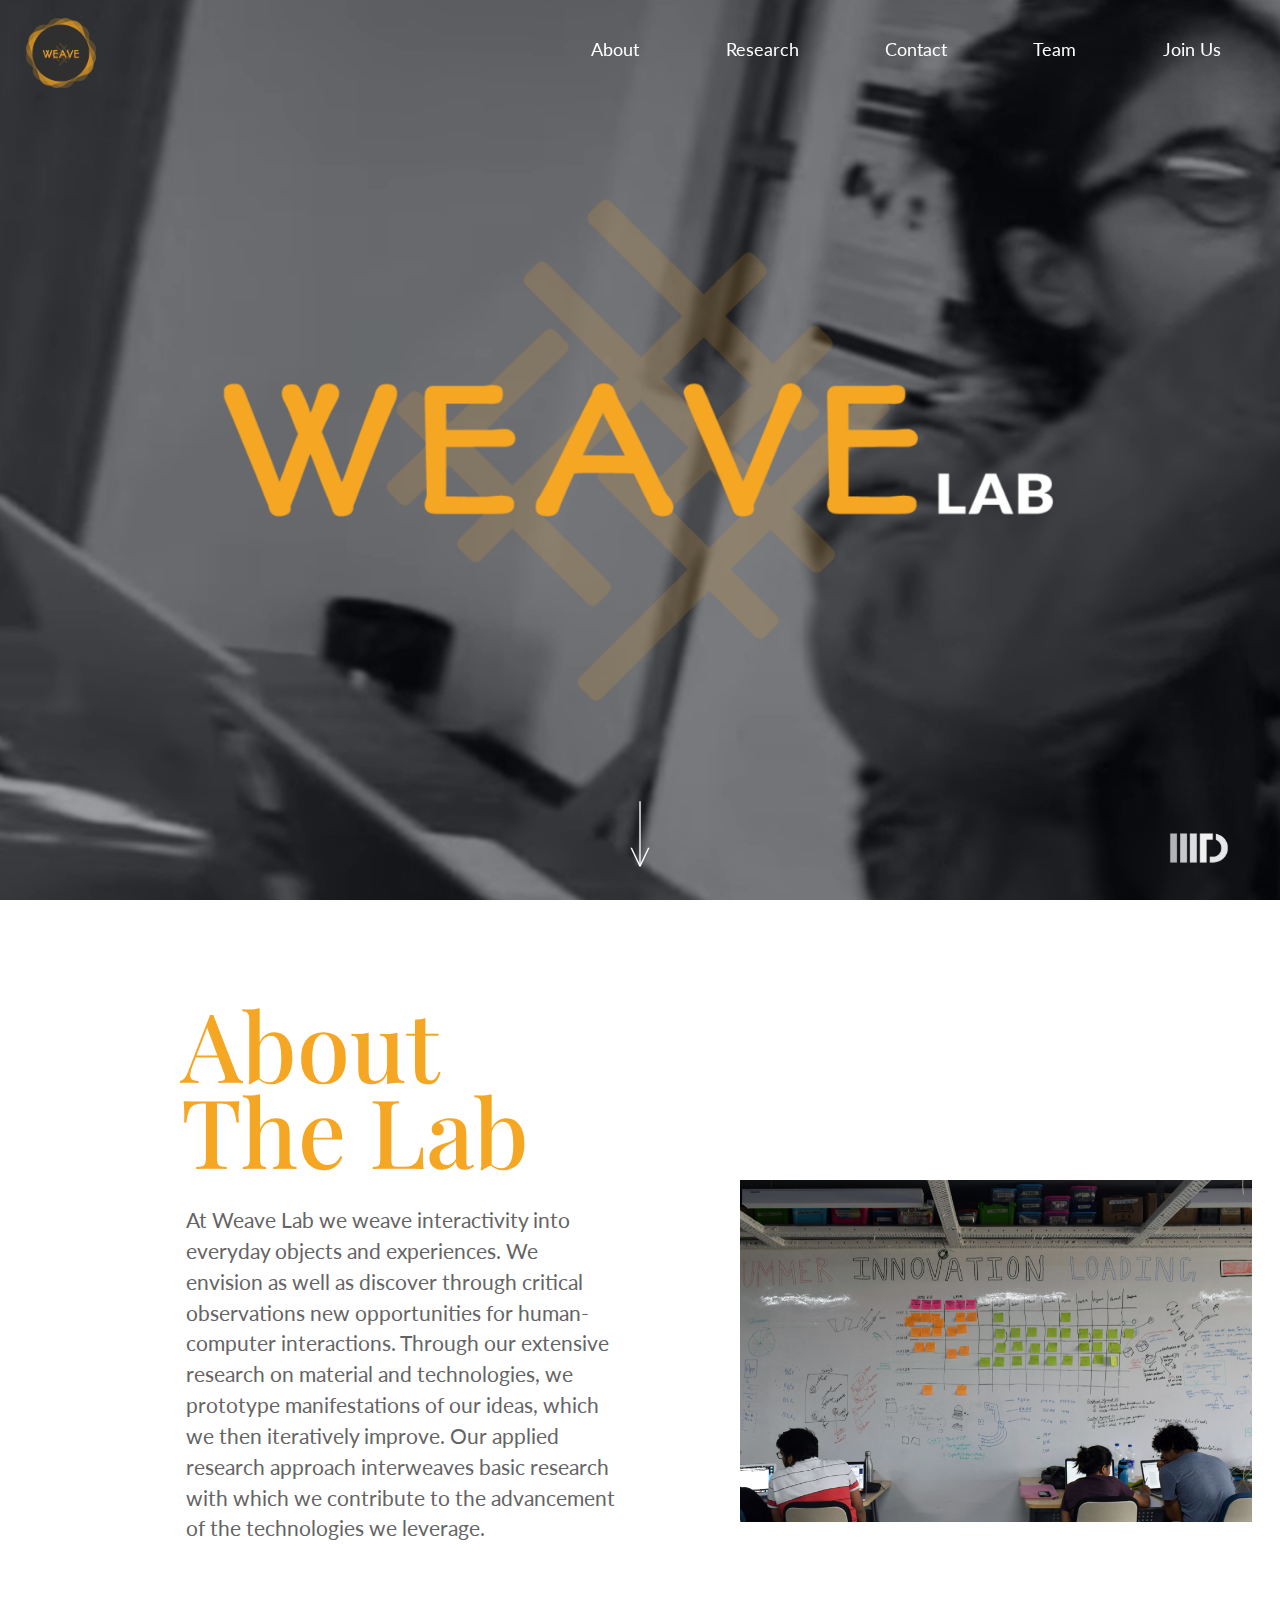
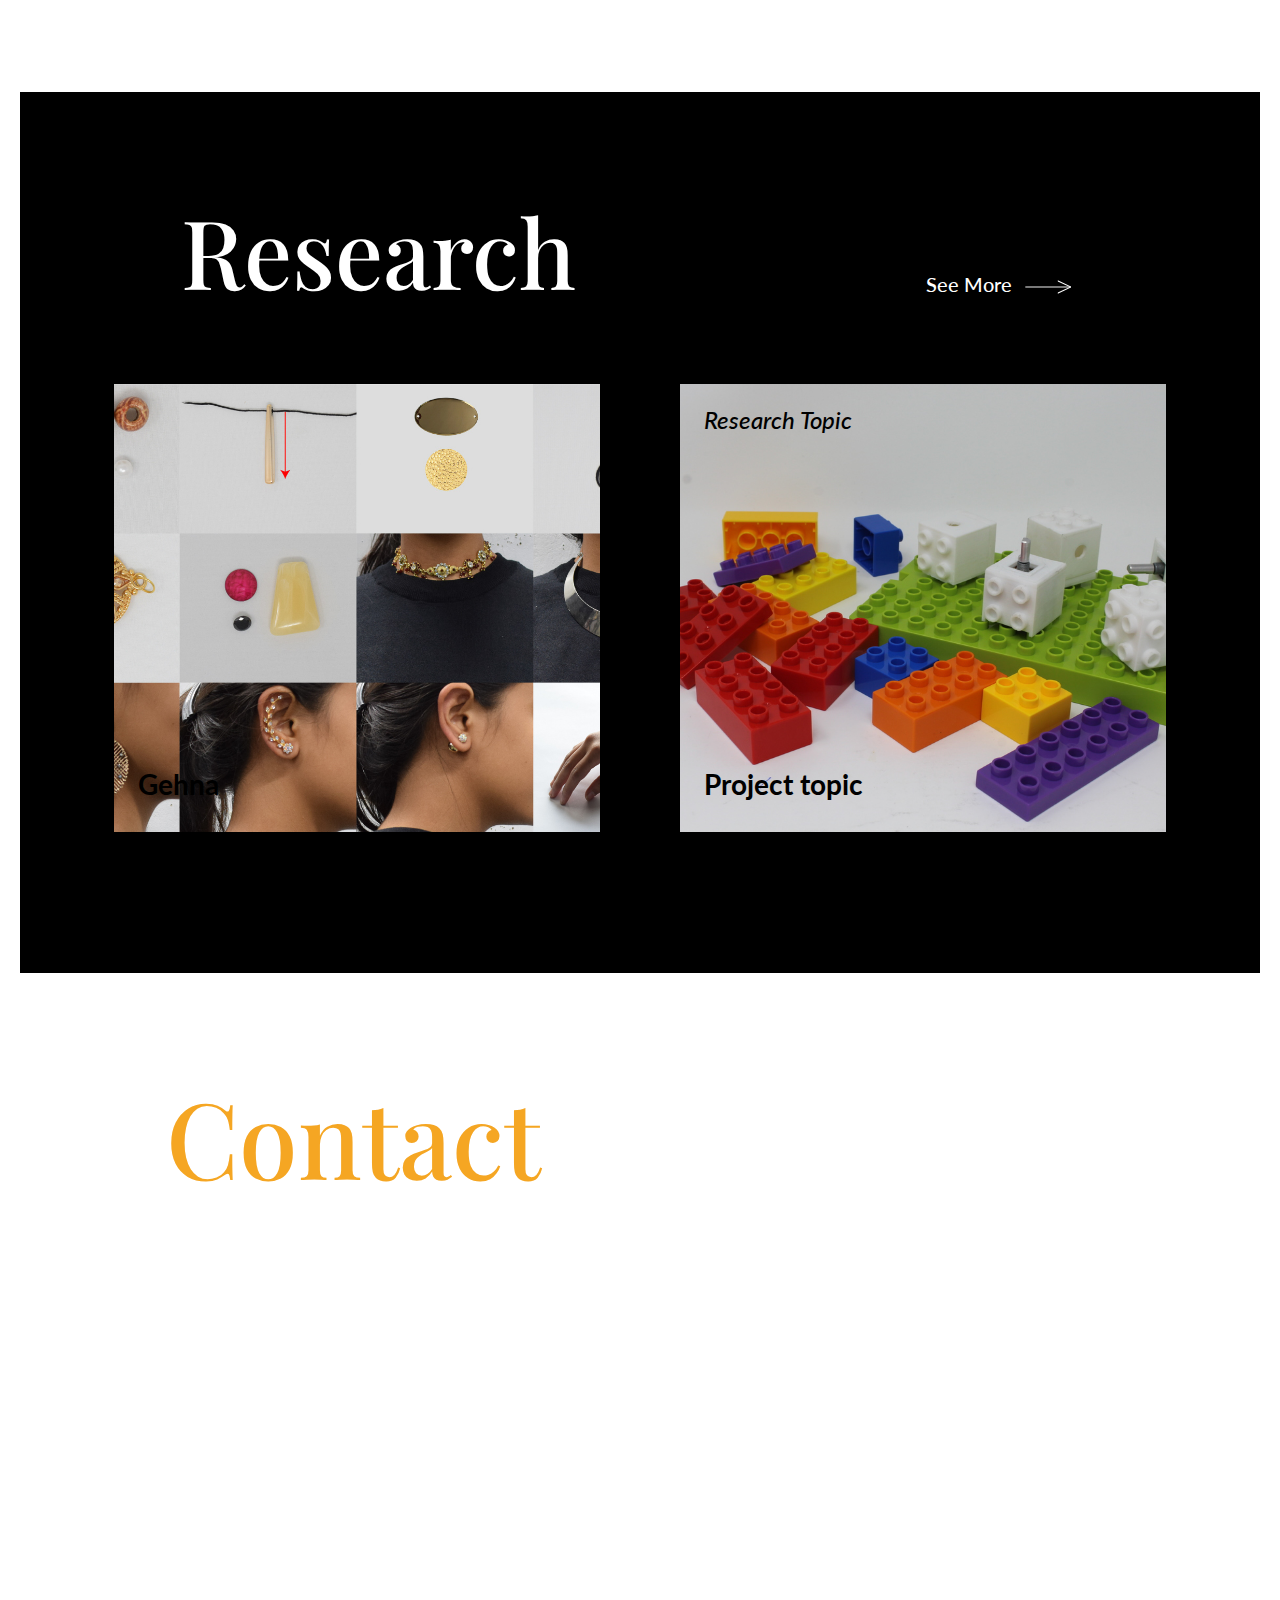
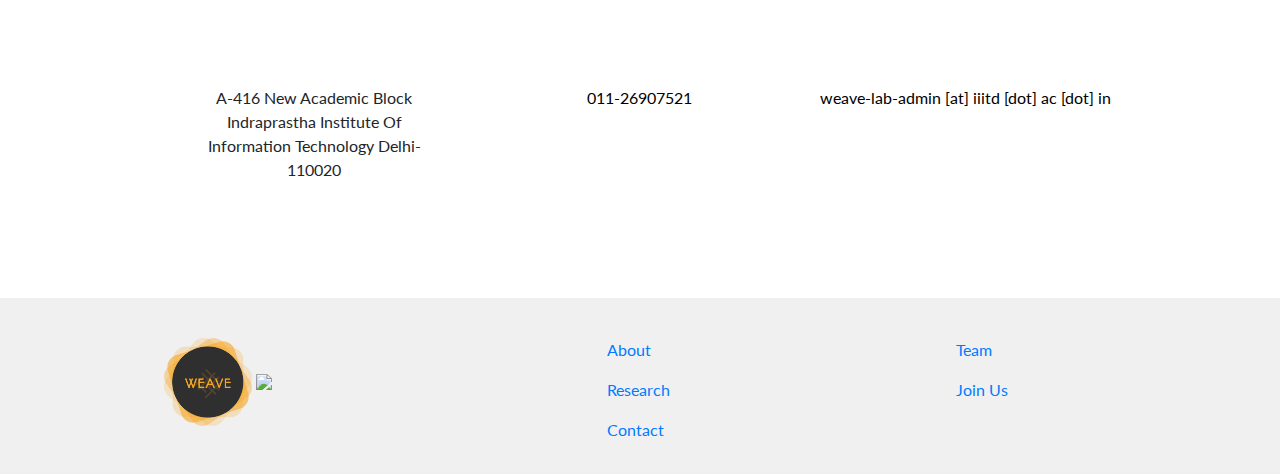
==== docs/index.html @ 4a4d4529 "Update index.html" ====
<!DOCTYPE html>
<html lang="en">
<head>
    <meta charset="utf-8"/>
    <meta http-equiv="X-UA-Compatible" content="IE=edge">
    <title>Weave Lab</title>
    <meta name="viewport" content="width=device-width, initial-scale=1, shrink-to-fit=no">
    <script src="../static/jquery-3.2.1.slim.min.js"></script>
    <script src="../static/popper.min.js"></script>
    <script src="../static/bootstrap.min.js"></script>

    <link rel="stylesheet" href="https://maxcdn.bootstrapcdn.com/bootstrap/4.0.0/css/bootstrap.min.css"
          integrity="sha384-Gn5384xqQ1aoWXA+058RXPxPg6fy4IWvTNh0E263XmFcJlSAwiGgFAW/dAiS6JXm" crossorigin="anonymous">
    <link rel="stylesheet" href="https://use.fontawesome.com/releases/v5.6.3/css/all.css"
          integrity="sha384-UHRtZLI+pbxtHCWp1t77Bi1L4ZtiqrqD80Kn4Z8NTSRyMA2Fd33n5dQ8lWUE00s/" crossorigin="anonymous">
    <link rel="stylesheet" type="text/css" media="screen" href="../static/style.css"/>
    <link rel="stylesheet" type="text/css" media="screen" href="../static/media_style.css"/>
    <link href="https://fonts.googleapis.com/css?family=Lato|Playfair+Display" rel="stylesheet">
    <!-- <script src="../static/jquery.scrollify.js" ></script> -->
    <!-- <script src="../static/jquery.scrollTo.min.js" ></script> -->
    <script src="../static/js/main.js"></script>
    <!-- <script src="main.js"></script> -->
</head>

<body data-spy="scroll" data-offset="200" data-target="#menu">
<header>
    <nav class="navbar navbar-expand-lg navbar-dark fixed-top" id="menu">
        <a class="navbar-brand" href="#home"><img src="../static/logo.png" class="logo"></a>
        <button class="navbar-toggler collapsed" type="button" data-toggle="collapse" data-target="#navbarNav"
                aria-controls="navbarNav" aria-expanded="false" aria-label="Toggle navigation">
            <!-- <span class="navbar-toggler-icon"></span> -->
            <span class="icon-bar"></span>
            <span class="icon-bar"></span>
            <span class="icon-bar"></span>
            <span class="sr-only">Toggle navigation</span>

        </button>
        <div class="collapse navbar-collapse" id="navbarNav">
            <ul class="navbar-nav  ml-auto">
                <li class="nav-item">
                    <a class="nav-link" href="#about">About</a>
                </li>
                <li class="nav-item">
                    <a class="nav-link" id="researchDiv" href="#research">Research</a>
                </li>
                <li class="nav-item">
                    <a class="nav-link" href="#contact">Contact</a>
                </li>
                <li class="nav-item">
                    <a class="nav-link" href="../docs/team.html">Team</a>
                </li>
                <li class="nav-item">
                    <a class="nav-link" href="../docs/joinus.html">Join Us</a>
                </li>
            </ul>
        </div>
    </nav>
</header>

<!-- landing page -->
<section class="home" data-section-name="home" id="home">
    <div class="jumbotron jumbotron-fluid bg_video">
        <video playsinline autoplay muted loop>
            <source src="../static/final.webm" type="video/webm">
        </video>

        <div class="container weave_logo justify-content-center align-items-center">
            <img class="img-fluid" src="../static/WeaveLab.png" alt=""/>
        </div>

        <div class="container-fluid scrollDown justify-content-center">
            <a href="#about"> <img class="img-fluid" src="../static/down_arrow.svg" alt=""/> </a>
        </div>

        <ul class="container social_media">
            <li><a href="https://github.com/weave-lab-iiitd"><i class="fab fa-github fa-3x"></i></a></li>
            <li><a href="https://twitter.com/WeaveIIITD"><i class="fab fa-twitter fa-3x"></i></a></li>
        </ul>

        <div class="container iiitd_logo">
            <a href="https://www.iiitd.ac.in/"><img class="img-fluid" src="../static/iiitd.png" alt=""/> </a>
        </div>


    </div>
</section>

<!-- About Page -->
<section class="about" data-section-name="about" id="about">
    <div class="container-fluid">
        <h1>About<br>The Lab</h1>
        <div class="row">
            <div class="col about-data">
                <p>At Weave Lab we weave interactivity into everyday objects and experiences. We envision as well as
                    discover through critical observations new opportunities for human-computer interactions. Through
                    our extensive research on material and technologies, we prototype manifestations of our ideas, which
                    we then iteratively improve. Our applied research approach interweaves basic research with which we
                    contribute to the advancement of the technologies we leverage.
                </p>
                <div id="carouselAbout" class=" carousel slide" data-ride="carousel">
                    <div class="carousel-inner">
                        <div class="carousel-item active">
                            <img class="d-block w-100" src="../static/carousel1.png" alt="First slide"/>
                        </div>
                        <div class="carousel-item">
                            <img class="d-block w-100" src="../static/carousel1.png" alt="Second slide"/>
                        </div>
                    </div>
                </div>
            </div>
        </div>
    </div>
</section>

<!-- researches page -->
<section id="research" style="margin-left:20px; margin-right:20px;">
    <div class="container-fluid research ">
        <div class="row">
            <div class="col-8">
                <h1>Research</h1>
            </div>
            <div class="col-4" style="position: relative;">
                <a href="../docs/research.html" class="see_more"><h5>See More<img src="../static/down_arrow.svg"
                                                                                  style="transform: rotate(-90deg);padding-top: 50px;width:0.7em;"/>
                </h5></a>
            </div>
        </div>
        <div class="container">
            <div class="row justify-content-center">
                <div class="col-sm-6 col-lg-6 col-md-6 re_img">
                    <a href="./projects/gehna.html">
                        <img src="../static/gehna.jpg" alt="lego"/>
                    </a>
                    <!--<h4><em>Research Topic</em></h4>-->
                    <h3>Gehna</h3>
                </div>
                <div class="col-sm-6 col-lg-6 col-md-6 re_img">
                    <a href="#">
                        <img src="../static/img_1600_1024.jpg" alt="lego"/>

                    </a>
                    <h4><em>Research Topic</em></h4>
                    <h3>Project topic</h3>
                </div>
            </div>
        </div>
        <div class="row justify-content-center">
            <div class="col-12 justify-content-center mob_seeMore">
                <div>
                    <a href="../docs/research.html">
                        <h5 style="font-size: 1rem;">See More
                            <img src="../static/down_arrow.svg"
                                 style="transform: rotate(-90deg);padding-top: 50px;width:0.8rem;"/>
                        </h5>
                    </a>
                </div>
            </div>
        </div>
    </div>
</section>
<!--&lt;!&ndash;-->
<section id="contact">
    <div class="container-fluid contact">
        <h1>Contact</h1>
        <div class="row">
            <div class="col-lg-12 col-sm-12 col-12 google-maps">
                <iframe src="https://www.google.com/maps/embed?pb=!1m18!1m12!1m3!1d3504.8698517475905!2d77.2717716!3d28.5436314!2m3!1f0!2f0!3f0!3m2!1i1024!2i768!4f13.1!3m3!1m2!1s0x390ce3f2356f7613%3A0xdb65e93007d35437!2sWeave+Lab+IIIT+Delhi!5e0!3m2!1sen!2sin!4v1546940021182"
                        width="600" height="450" frameborder="0" style="border:0" allowfullscreen></iframe>
            </div>
        </div>
        <br>
        <div class="row" style="text-align: center;">
            <div class="col-xl-4 col-lg-4 col-md-12 col-sm-12 col-xs-12 address">
                <i class="fas fa-home colorify fa-3x" aria-hidden="true"></i>
                <br>
                <p>A-416 New Academic Block
                    Indraprastha Institute Of
                    Information Technology
                    Delhi-110020</p>
            </div>
            <div class="col-xl-4 col-lg-4 col-md-12 col-sm-12 col-xs-12">
                <i class="fas fa-phone colorify fa-3x" aria-hidden="true"></i>
                <br>
                <p class="mailer"><a href="tel:+911126907521">011-26907521</a></p>
            </div>
            <div class="col-xl-4 col-lg-4 col-md-12 col-sm-12 col-xs-12">
                <i class="fas fa-envelope colorify fa-3x" aria-hidden="true"></i>
                <br>
                <p class="mailer"><a href="mailto:weave-lab-admin@iiitd.ac.in">weave-lab-admin [at] iiitd [dot] ac [dot]
                    in</a></p>
            </div>

        </div>


    </div>

    </div>
</section>

<!-- Footer -->
<footer class="page-footer font-small mdb-color pt-4" style="background-color: rgb(240,240,240);">

    <!-- Footer Links -->
    <div class="container text-center text-md-left">

        <!-- Footer links -->
        <div class="row text-center text-md-left mt-3 pb-3">

            <!-- Grid column -->
            <div class="col-md-3 col-lg-3 col-xl-3 mx-auto">
                <!--<h6 class="text-uppercase mb-4 font-weight-bold">Weave Lab</h6>-->
                <img src="../static/logo.png" style="width: 5.5rem;">
                <img src="../static/iiitd-greyscale.png" style="width: 10rem;">
            </div>
            <!-- Grid column -->

            <hr class="w-100 clearfix d-md-none">

            <!-- Grid column -->
            <div class="offset-col-md-2 col-lg-2 col-xl-2 mx-auto">
                <!--<h6 class="text-uppercase mb-4 font-weight-bold">Products</h6>-->
                <p class="footer-link">
                    <a href="#about">About</a>
                </p>
                <p class="footer-link">
                    <a href="#research">Research</a>
                </p>
                <p class="footer-link">
                    <a href="#contact">Contact</a>
                </p>

            </div>
            <!-- Grid column -->


            <!-- Grid column -->
            <div class="col-md-3 col-lg-2 col-xl-2 mx-auto">
                <!--<h6 class="text-uppercase mb-4 font-weight-bold">Useful links</h6>-->
                <p class="footer-link">
                    <a href="./team.html">Team</a>
                </p>
                <p class="footer-link">
                    <a href="./joinus.html">Join Us</a>
                </p>

            </div>

            <!-- Grid column -->
            <hr class="w-100 clearfix d-md-none">

            <!-- Grid column -->

        </div>

        <!-- Grid row -->

    </div>
    <!-- Footer Links -->

</footer>
<!-- Footer -->
</body>
</html>
---- static/style.css ----
html * {
  font-family: 'Lato', sans-serif;
  scroll-behavior: smooth;
}
body {
  margin: 0;
}

.logo {
  height:3.5em;
  width: 3.5em;
  transition: all 0.4s ease;
  /* margin-bottom: 20px; */
}

.navbar {
  background-color: transparent;
  color: white;
  transition: all 0.4s ease;
}
.navbar-dark .navbar-nav .nav-link{
  color: white;
  margin-right: 2em;
  margin-left: 2em;
  font-size: 1.1rem;
  transition: all 0.2s ease;
}
.navbar-dark .navbar-nav .nav-link:hover{
  color: #F5A623;
}


.navbar-dark .navbar-toggler{
  border-color: transparent;
}
.navbar-dark .navbar-toggler .icon-bar {
  background-color: rgb(255, 255, 255);
}
.navbar-dark .navbar-toggler .icon-bar {
  display: block;
  width: 22px;
  height: 2px;
  border-radius: 2px;
  transition:0.2s;
}
.navbar-dark .navbar-toggler .icon-bar + .icon-bar {
  margin-top: 5px;
}
.navbar-toggler .icon-bar:nth-of-type(1) {
  transform: translateX(0px) rotate(45deg);
  transform-origin: 0% 0%;
}
.navbar-toggler.collapsed .icon-bar:nth-of-type(1) {
  transform: rotate(0);
}
.navbar-toggler .icon-bar:nth-of-type(2) {
  width: 0;
}
.navbar-toggler.collapsed .icon-bar:nth-of-type(2) {
  width: 22px;
}
.navbar-toggler .icon-bar:nth-of-type(3) {
  transform: translateX(0px) translatey(1px) rotate(-45deg);
  transform-origin: 0% 100%;
}
.navbar-toggler.collapsed .icon-bar:nth-of-type(3) {
  transform: rotate(0);
}

.navbar-dark .navbar-nav .nav-link{
  text-align: center;
}

#menu.scrolling{
  background-color: rgba(255, 255, 255) !important;
  margin-top: -10px;
  padding-bottom: 0;
  transition: all 0.4s ease;
}
.scrolling .navbar-toggler .icon-bar{
  background-color: black;
}
.scrolling .navbar-nav .nav-link, .scrolling .navbar-nav .nav-link:visited{
  color: black;
}
.scrolling .navbar-nav .nav-link:hover, .scrolling .navbar-nav .nav-link.active{
  color: #F5A623;
}
.navbar-brand {
  padding-left: 0.5em;
  padding-bottom: 0;
  margin-top: 5px;
  margin-bottom: 5px;
  transition: all 0.4s ease;

}

.bg_video {
  position: relative;
  display: flex;
  overflow: hidden;
  margin: 0;
  min-height: 100%;
  min-width: 100%;
  height:100vh;
  background-color:black;
}

video {
  bottom: 0;
  height: 100%;
  left: 0;
  -o-object-fit: cover;
  object-fit: cover;
  position: absolute;
  right: 0;
  top: 0;
  width: 100%;
  transform: scale(1.35);
}

.weave_logo{
  position: relative;
  display: flex;
  /* align-items: center; */
  z-index: 2;

}
.weave_logo img{
  max-width: 75%;
  height: auto;
}

.iiitd_logo{
  position: absolute;
  z-index: 3;
  bottom: 0;
  right: 0;
  width: auto;
}
.iiitd_logo img{
  min-width: 100px;
  width: 6vw;
  height: auto;
  padding-right: 2em;
  padding-bottom: 2em;
}
.social_media{
  position: fixed;
  z-index: 3;
  bottom: 0;
  left: 0;
  width: auto;
}
.social_media li{
  list-style-type: none;
  margin: 1em;
  margin-top: 2em;
}
.social_media li a{
  /* margin: 3em; */
  font-size: 0.7em;
  color: white;
  z-index: 5;
  transition: 0.4s;
}
.colorify {
  color: #F5A623;
  padding-top: 5vh;
  padding-bottom: 2vh;
}

.scrollDown{
  position: absolute;
  z-index: 3;
  color: white;
  bottom:2em;
  text-align: center;

}
@keyframes scrollx {
  0%{ opacity: 0; transform: translateY(-20px);}
  30%{ opacity: 1; transform: translateY(-10);}
  70% { opacity: 1; transform: translateY(0); }
  100% { opacity: 0; transform: translateY(10px); }
}
@-webkit-keyframes scrollx {
  0%{ opacity: 0; transform: translateY(-20);}
  30%{ opacity: 1; transform: translateY(-10px);}
  70% { opacity: 1; transform: translateY(0); }
  100% { opacity: 0; transform: translateY(10px); }
}


.scrollDown a img{
  -webkit-animation: scrollx 1.5s linear infinite ;
  animation: scrollx 1.5s linear infinite ;
}
.about{
  position: relative;
  padding-top: calc(50px + 4vw);
  margin-left: 0;
  margin-bottom: 100px;
  padding-left: 13vw;

}
.about h1{
  font-family: 'Playfair Display', serif;
  color: #F5A623;
  font-size: calc(70px + 2vw);
  line-height: calc(60px + 2vw);
  float: inherit;
}

.about .about-data p{
  padding-top: 1.2em;
  padding-left: 0.2em;
  margin-bottom: 3rem;
  font-size: calc(18px + 0.2vw);
  width: 34vw;
  float: left;
  color: rgb(100, 100, 100);
}

.about .about-data .carousel{
  width: 40vw;
  height: auto;
  float: right;
  margin-right: 1vw;
}

.research{
  position: relative;
  background-color: black;
  padding-top: calc(50px + 4vw);
  padding-bottom: 100px;
  /*margin-bottom: -100px;*/
}

.research h1{
  position: relative;
  font-family: 'Playfair Display', serif;
  color: white;
  font-size: calc(70px + 2vw);
  padding-left: calc(13vw - 20px);
  margin-bottom: calc(50px + 2vw);
  width: 60vw;
  z-index: 1;
}

.see_more h5{
  position: absolute;
  color: white;
  z-index: 3;
  bottom: calc(10px + 2vw);
  padding-left: 5vw;
}
.research .row .see_more h5:hover{
  text-decoration: underline;
}

.research .container{
  max-width: 90vw;
}
.research .container .row{
}
.re_img{
  position: relative;
  padding-left: 0;
  padding-right: 0;
  overflow: hidden;
  max-width: 38vw;
  margin: 0px 40px;
  margin-bottom: 40px;
  background-color: rgb(255, 255, 255);
  height: 35vw;
}
.re_img h4{
  position: absolute;
  top:5%;
  left: 5%;
  z-index: 10;
  color: black;
}
.re_img h3{
  position: absolute;
  font-weight: 700;
  bottom:5%;
  left: 5%;
  z-index: 10;
  color: black;
}
.re_img a img {
  -webkit-transition: 0.6s ease;
  transition: 0.6s ease;
  z-index: 1;
  opacity: 1;
  position: absolute;
  height: 100%;
  width: auto;
  -o-object-fit: cover;
  object-fit: cover;
}
.re_img:hover a img{
  transform:scale(1.1);
  -webkit-transform: scale(1.1);
  z-index: 1;
  opacity: 0.6;
}

.mob_seeMore{
  visibility: hidden;
  color: white;
  height: 0;
  padding-left: 42vws;
  text-decoration-color: white;
  /*font-size: 100vw;*/
}

img{
  max-height: 100%;
  max-width: 100%;
}

.col-sm-6, .col-md-6{
  flex: 0 0 75%;
}

.contact h1{
  font-family: 'Playfair Display', serif;
  color: #F5A623;
  font-size: calc(80px + 2vw);
  margin-bottom: calc(40px + 1vw);

  /*line-height: calc(60px + 2vw);*/
  float: inherit;
}
.contact{
  position: relative;
  padding-top: calc(50px + 4vw);
  margin-left: 0;
  margin-bottom: 100px;
  padding-left: 13vw;
  padding-right: 13vw;

}

.google-maps {
  position: relative;
  padding-bottom: 30vw; /* This is the aspect ratio */
  height: 0;
  overflow: hidden;
}
.google-maps iframe {
  position: absolute;
  top: 0;
  left: 0;
  width: 100% !important;
  height: 100% !important;
}

.address {
  padding-left: 3vw;
  padding-right: 3vw;
}

.mailer > a{
  color: black;
}
---- static/media_style.css ----
/* // Small devices (landscape phones, 576px and up) */
@media (max-width: 576px) {
    .social_media li a{
        font-size: 0.4em;
    }

    .social_media li{
        margin: 0.4em;
        margin-top: 1.5em;
    }
    .iiitd_logo img{
        min-width: 75px;
        padding-right: 0.5em;
        padding-bottom: 2em;
    }
    .navbar-brand {
        padding-left: 0.5em;
        padding-bottom: 0;
        margin-top: 10px;
        margin-bottom:10px;
    }
    .logo {
        height:2.5em;
        width: 2.5em;
    }
    .about{
        padding-top: 100px;
        margin-left: 0;
        margin-right: 0;
        padding-left: 13vw;
        padding-right: 13vw;
        width: 100%;
    }
    .about h1{
        font-size: 10vw;
        line-height: 9.5vw;
        text-align: center;
    }
    .about .about-data p{
        padding-top: 1.2em;
        padding-left: 0.2em;
        font-size: 4vw;
        width: auto;
        text-align: center;
        margin-bottom: 2rem;
    }
    .about .about-data .carousel{
        display: block;
        margin-left: auto;
        margin-right: auto;
        width: 80%;
        float: none;
    }

    .contact{

        margin-left: 0;
        margin-right: 0;
        padding-left: 13vw;
        padding-right: 13vw;
        width: 100%;
    }
    .contact h1{
        font-size: 10vw;
        line-height: 9.5vw;
        text-align: center;
    }
    .re_img{
        height: 55vw;
        max-width: 55vw;
    }
    .see_more h5{
        visibility: hidden;
    }
    .col-8{
        flex: 0 0 100%;
        max-width: 100%;
    }
    .research {
        padding-bottom: 0;
    }
    .research h1{
        padding: 0 0;
        text-align: center;
        width: auto;
        font-size: calc(20px + 7vw);

    }
    .mob_seeMore{
        visibility: visible;
        height: auto;
        padding-left: 32vw;
        color: white;
        /*font-size: 100px;*/
    }

    .mob_seeMore > div > a{
        font-size: 1rem;
    }

    .mob_seeMore > div > a:link {
        color: white;
    }
    .mob_seeMore > div > a:hover {
        color: white;
    }
    .address {
        padding-left: 5vw;
        padding-right: 5vw;
    }
}


/* // Medium devices (tablets, 768px and up) */
@media (min-width: 576.1px) and (max-width: 768px) {
    .about{
        padding-top: 150px;
        margin-left: 0;
        margin-right: 0;
        padding-left: 13vw;
        padding-right: 13vw;
        width: 100%;
    }
    .about h1{
        font-size: 10vw;
        line-height: 9.5vw;
        text-align: center;
    }
    .about .about-data p{
        padding-top: 1.2em;
        padding-left: 0.2em;
        font-size: 3vw;
        width: auto;
        text-align: center;
        margin-bottom: 2rem;
    }
    .about .about-data .carousel{
        display: block;
        margin-left: auto;
        margin-right: auto;
        width: 60%;
        float: none;
    }
    .contact{
        margin-left: 0;
        margin-right: 0;
        padding-left: 13vw;
        padding-right: 13vw;
        width: 100%;
    }
    .contact h1{
        font-size: 10vw;
        line-height: 9.5vw;
        text-align: center;
    }
    .re_img{
        height: 55vw;
        max-width: 55vw;
    }
    .see_more h5{
        visibility: hidden;
    }
    .col-8{
        flex: 0 0 100%;
        max-width: 100%;
    }
    .research {
        padding-bottom: 0;
    }
    .research h1{
        padding: 0 0;
        text-align: center;
        width: auto;
    }
    .mob_seeMore{
        visibility: visible;
        color: white;
        height: auto;
        padding-left: 36vw;
        /*font-size: 100px;*/
    }

    .mob_seeMore > div > a{
        font-size: 100px;
    }

    .mob_seeMore > div > a:link {
        color: white;
    }
    .mob_seeMore > div > a:hover {
        color: white;
    }
    .address {
        padding-left: 15vw;
        padding-right: 15vw;
    }
}


/* // Large devices (desktops, 992px and up) */
@media (min-width: 768.1px) and (max-width: 992px) {
    .about{
        margin-left: 0;
        margin-right: 0;
        padding-left: 13vw;
        padding-right: 13vw;
        width: 100%;
    }
    .about h1{
        font-size: 10vw;
        line-height: 9.5vw;
        text-align: center;
    }
    .about .about-data p{
        padding-top: 1.2em;
        padding-left: 0.2em;
        font-size: 2.5vw;
        width: auto;
        text-align: center;
    }
    .about .about-data .carousel{
        display: block;
        margin-left: auto;
        margin-right: auto;
        width: 60%;
        float: none;
    }
    .contact{
        margin-left: 0;
        margin-right: 0;
        padding-left: 13vw;
        padding-right: 13vw;
        width: 100%;
    }
    .contact h1 {
        font-size: 10vw;
        line-height: 9.5vw;
    }
    .re_img{
        height: 55vw;
        max-width: 55vw;
    }
    .see_more{
        visibility: hidden;
    }
    .col-8, .col-12{
        flex: 0 0 100%;
        max-width: 100%;
    }
    .research {
        padding-bottom: 0;
    }
    .research h1{
        padding: 0 0;
        text-align: center;
        width: auto;
    }
    .mob_seeMore{
        visibility: visible;
        height: auto;
        padding-left: 40vw;
    }

    .mob_seeMore > div > a:link {
        color: white;
    }

    .mob_seeMore > div > a:hover {
        color: white;
    }
    .address {
        padding-left: 20vw;
        padding-right: 20vw;
    }
}

/* // Extra large devices (large desktops, 1200px and up) */
@media (min-width: 992.1px) and (max-width: 1200px) {
    .about{
        margin-left: 0;
        margin-right: 0;
        padding-left: 13vw;
        padding-right: 13vw;
        width: 100%;
    }
    .about h1{
        font-size: 10vw;
        text-align: center;
        line-height: 9.5vw;
    }
    .about .about-data p{
        padding-top: 1.2em;
        padding-left: 0.2em;
        font-size: 2.5vw;
        width: auto;
        text-align: center;
    }
    .about .about-data .carousel{
        display: block;
        margin-top: 2em;
        margin-left: auto;
        margin-right: auto;
        width: 60%;
        float: none;
    }
    .contact{
        margin-left: 0;
        margin-right: 0;
        padding-left: 13vw;
        padding-right: 13vw;
        width: 100%;
    }
    .contact h1{
        font-size: 10vw;
        text-align: center;
        line-height: 9.5vw;
    }

}
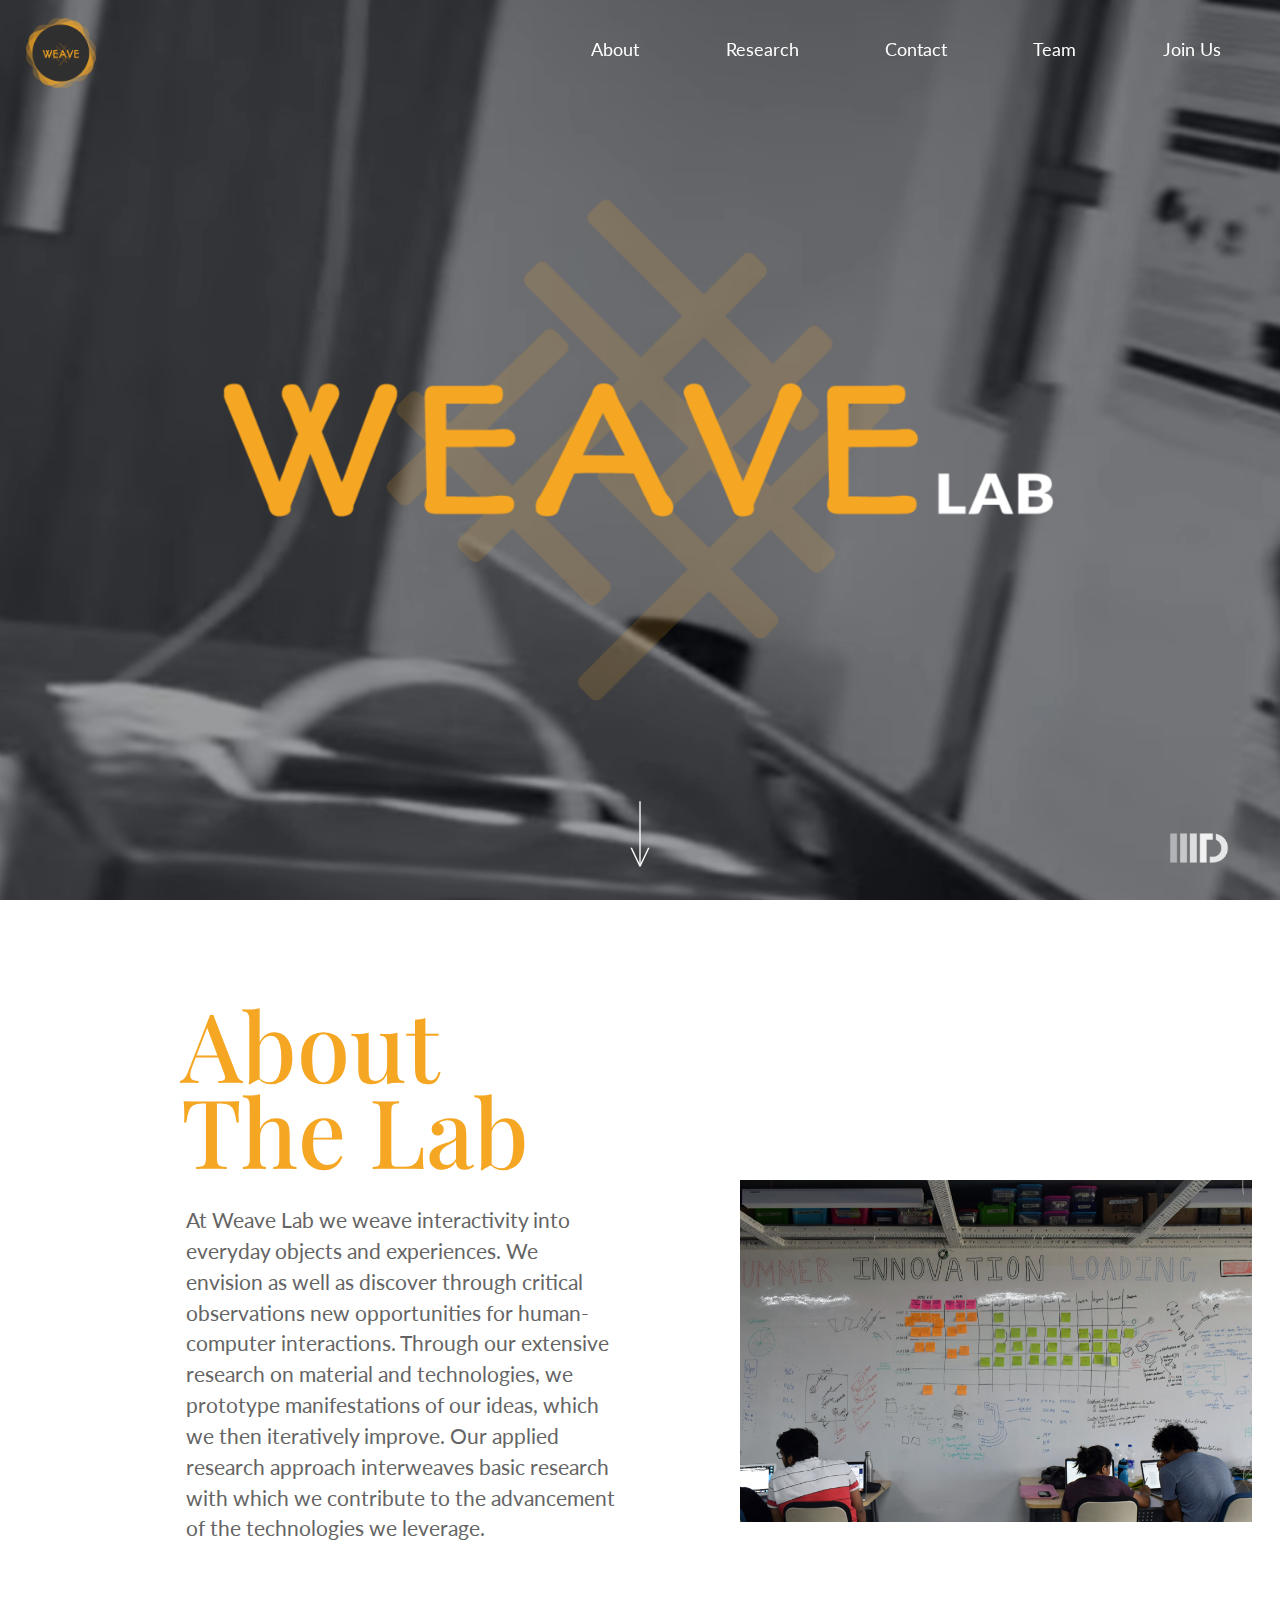
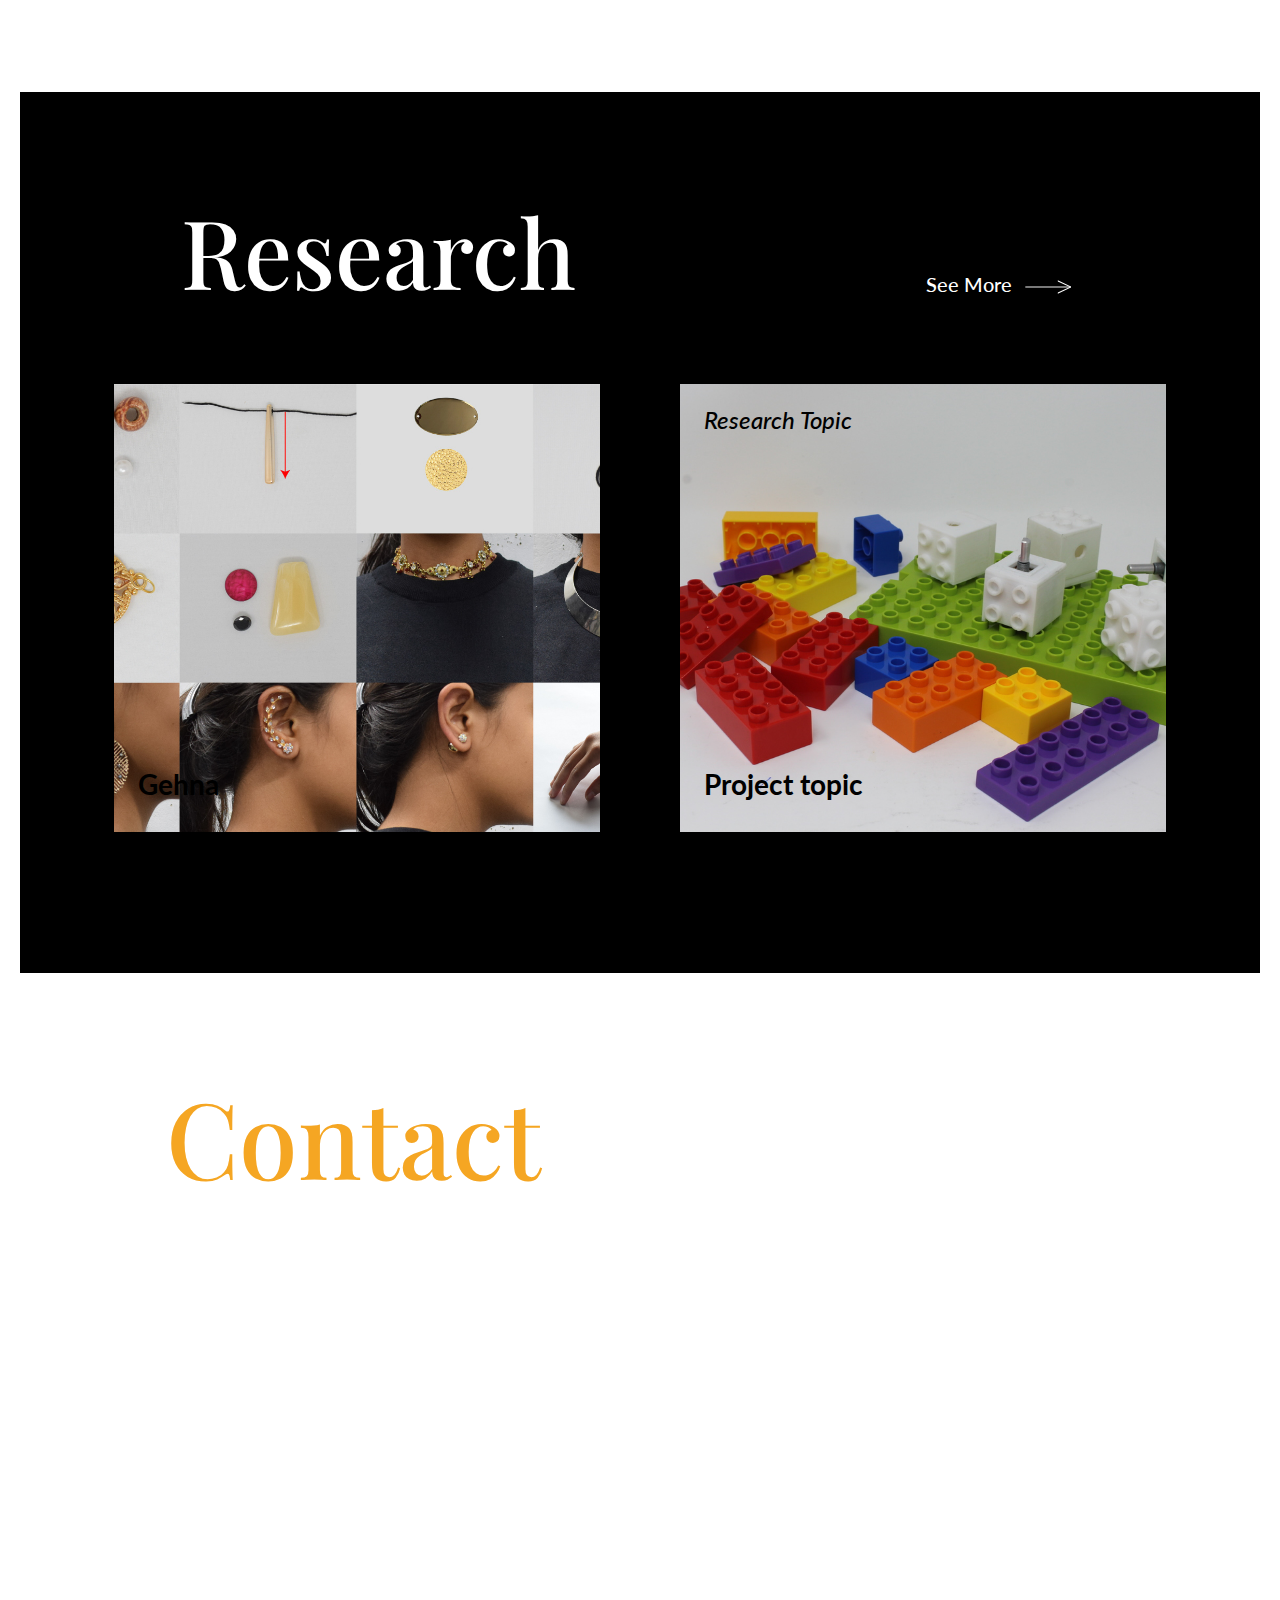
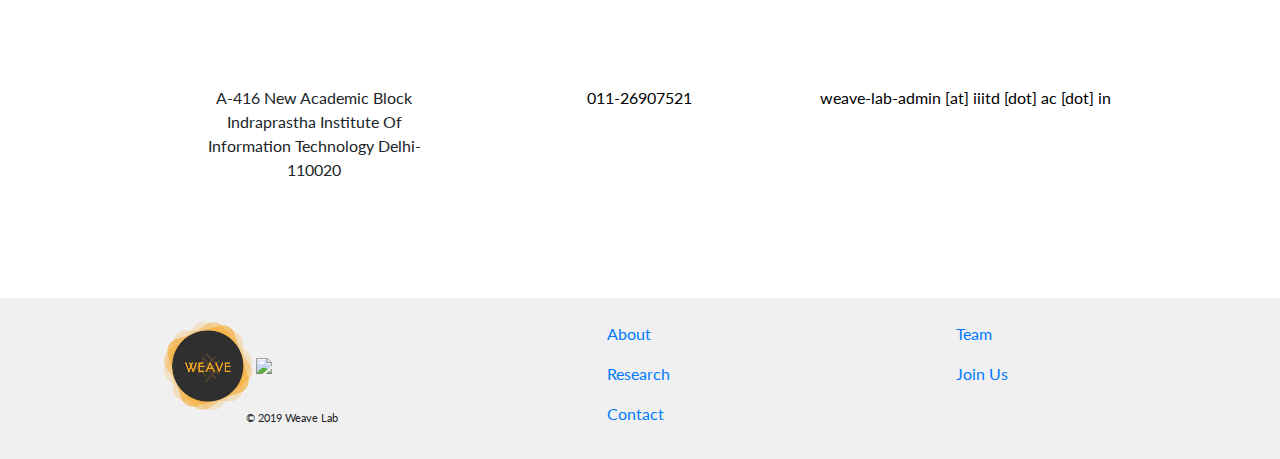
==== commit 6bb34f30: "Updated website footer errors" ====
--- a/docs/index.html
+++ b/docs/index.html
@@ -22,7 +22,7 @@
     <!-- <script src="main.js"></script> -->
 </head>
 
-<body data-spy="scroll" data-offset="200" data-target="#menu">
+<body data-spy="scroll" data-offset="400" data-target="#menu">
 <header>
     <nav class="navbar navbar-expand-lg navbar-dark fixed-top" id="menu">
         <a class="navbar-brand" href="#home"><img src="../static/logo.png" class="logo"></a>
@@ -199,19 +199,20 @@
 </section>
 
 <!-- Footer -->
-<footer class="page-footer font-small mdb-color pt-4" style="background-color: rgb(240,240,240);">
+<footer class="page-footer font-small mdb-color pt-4 mt-5" style="background-color: rgb(240,240,240); position: relative; z-index: 1; margin-top: 5rem;">
 
     <!-- Footer Links -->
     <div class="container text-center text-md-left">
 
         <!-- Footer links -->
-        <div class="row text-center text-md-left mt-3 pb-3">
+        <div class="row text-center text-md-left pb-3">
 
             <!-- Grid column -->
             <div class="col-md-3 col-lg-3 col-xl-3 mx-auto">
                 <!--<h6 class="text-uppercase mb-4 font-weight-bold">Weave Lab</h6>-->
                 <img src="../static/logo.png" style="width: 5.5rem;">
                 <img src="../static/iiitd-greyscale.png" style="width: 10rem;">
+                <p style="text-align: center; font-size: 0.7rem;" >&copy; 2019 Weave Lab</p>
             </div>
             <!-- Grid column -->
 
@@ -238,6 +239,7 @@
             <div class="col-md-3 col-lg-2 col-xl-2 mx-auto">
                 <!--<h6 class="text-uppercase mb-4 font-weight-bold">Useful links</h6>-->
                 <p class="footer-link">
+
                     <a href="./team.html">Team</a>
                 </p>
                 <p class="footer-link">
@@ -254,7 +256,11 @@
         </div>
 
         <!-- Grid row -->
-
+        <div class="row">
+            <div class="offset-lg-4 col-lg-4">
+
+            </div>
+        </div>
     </div>
     <!-- Footer Links -->
 
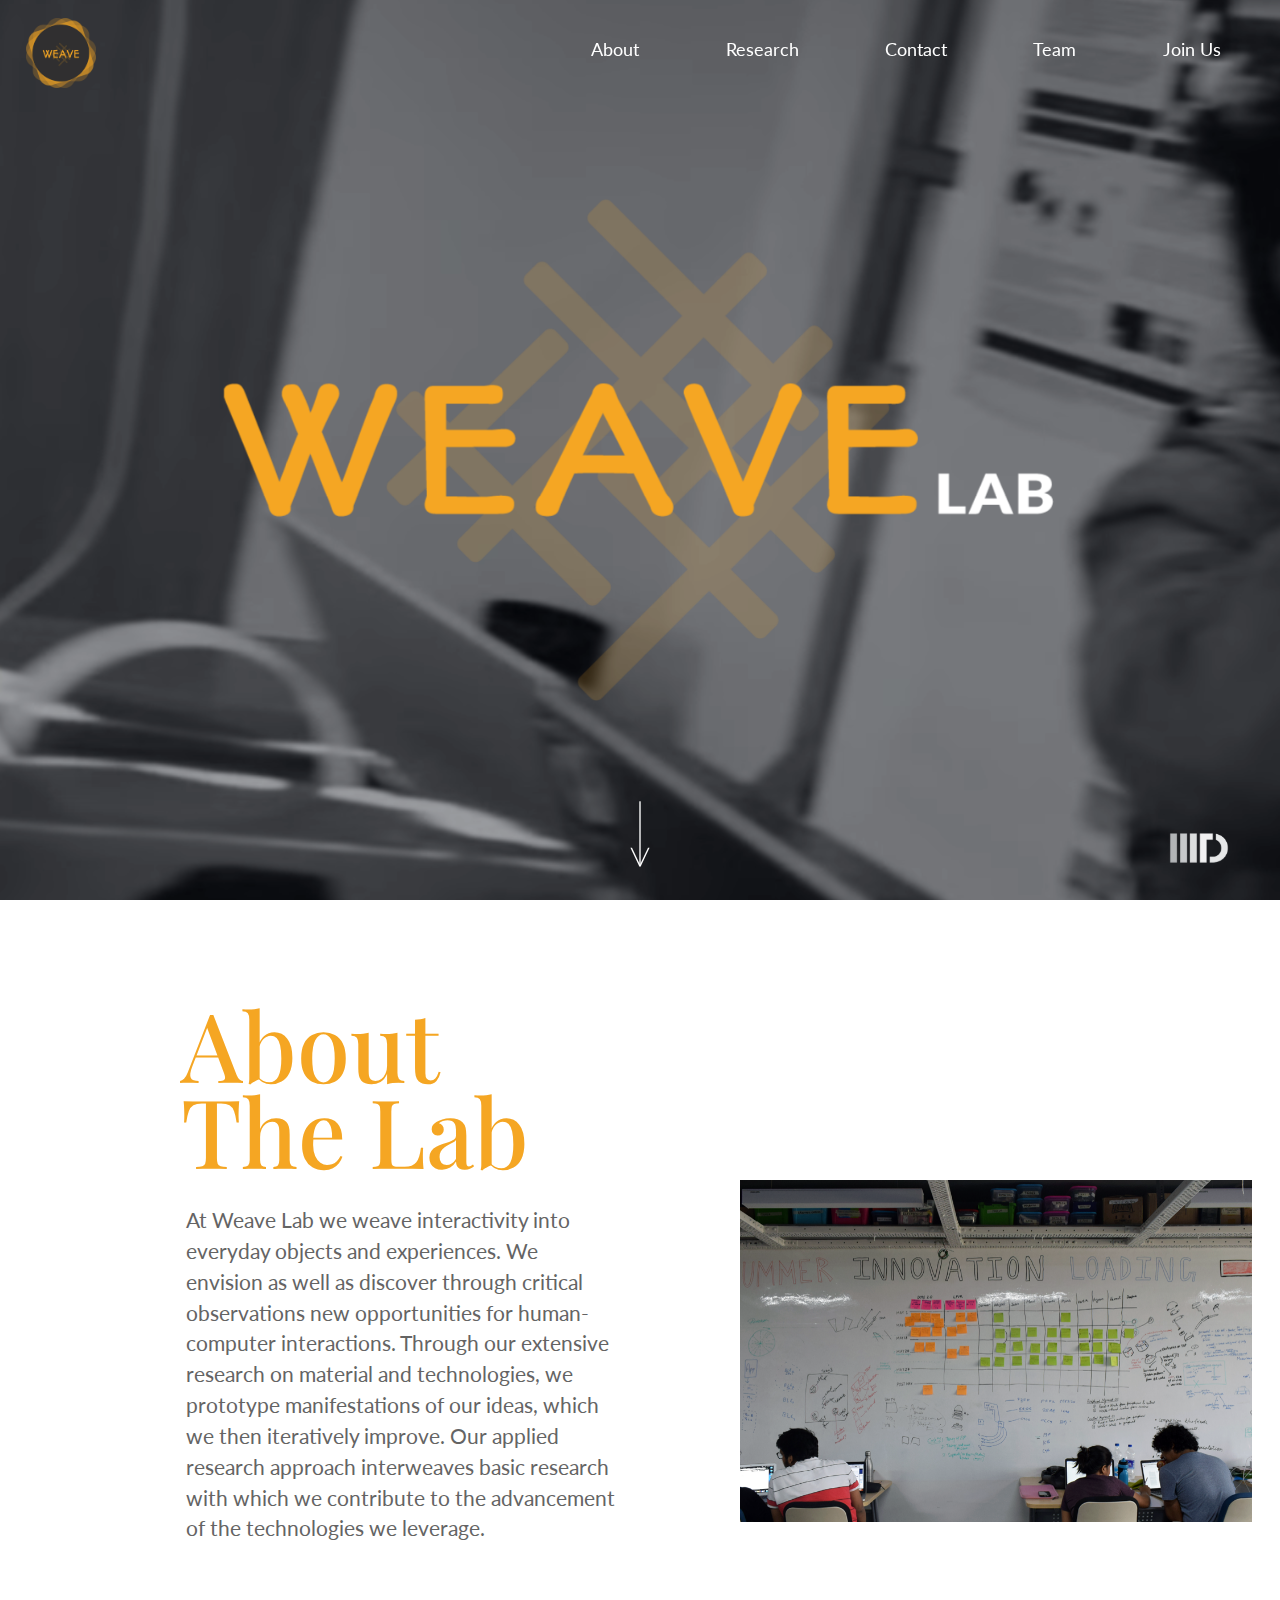
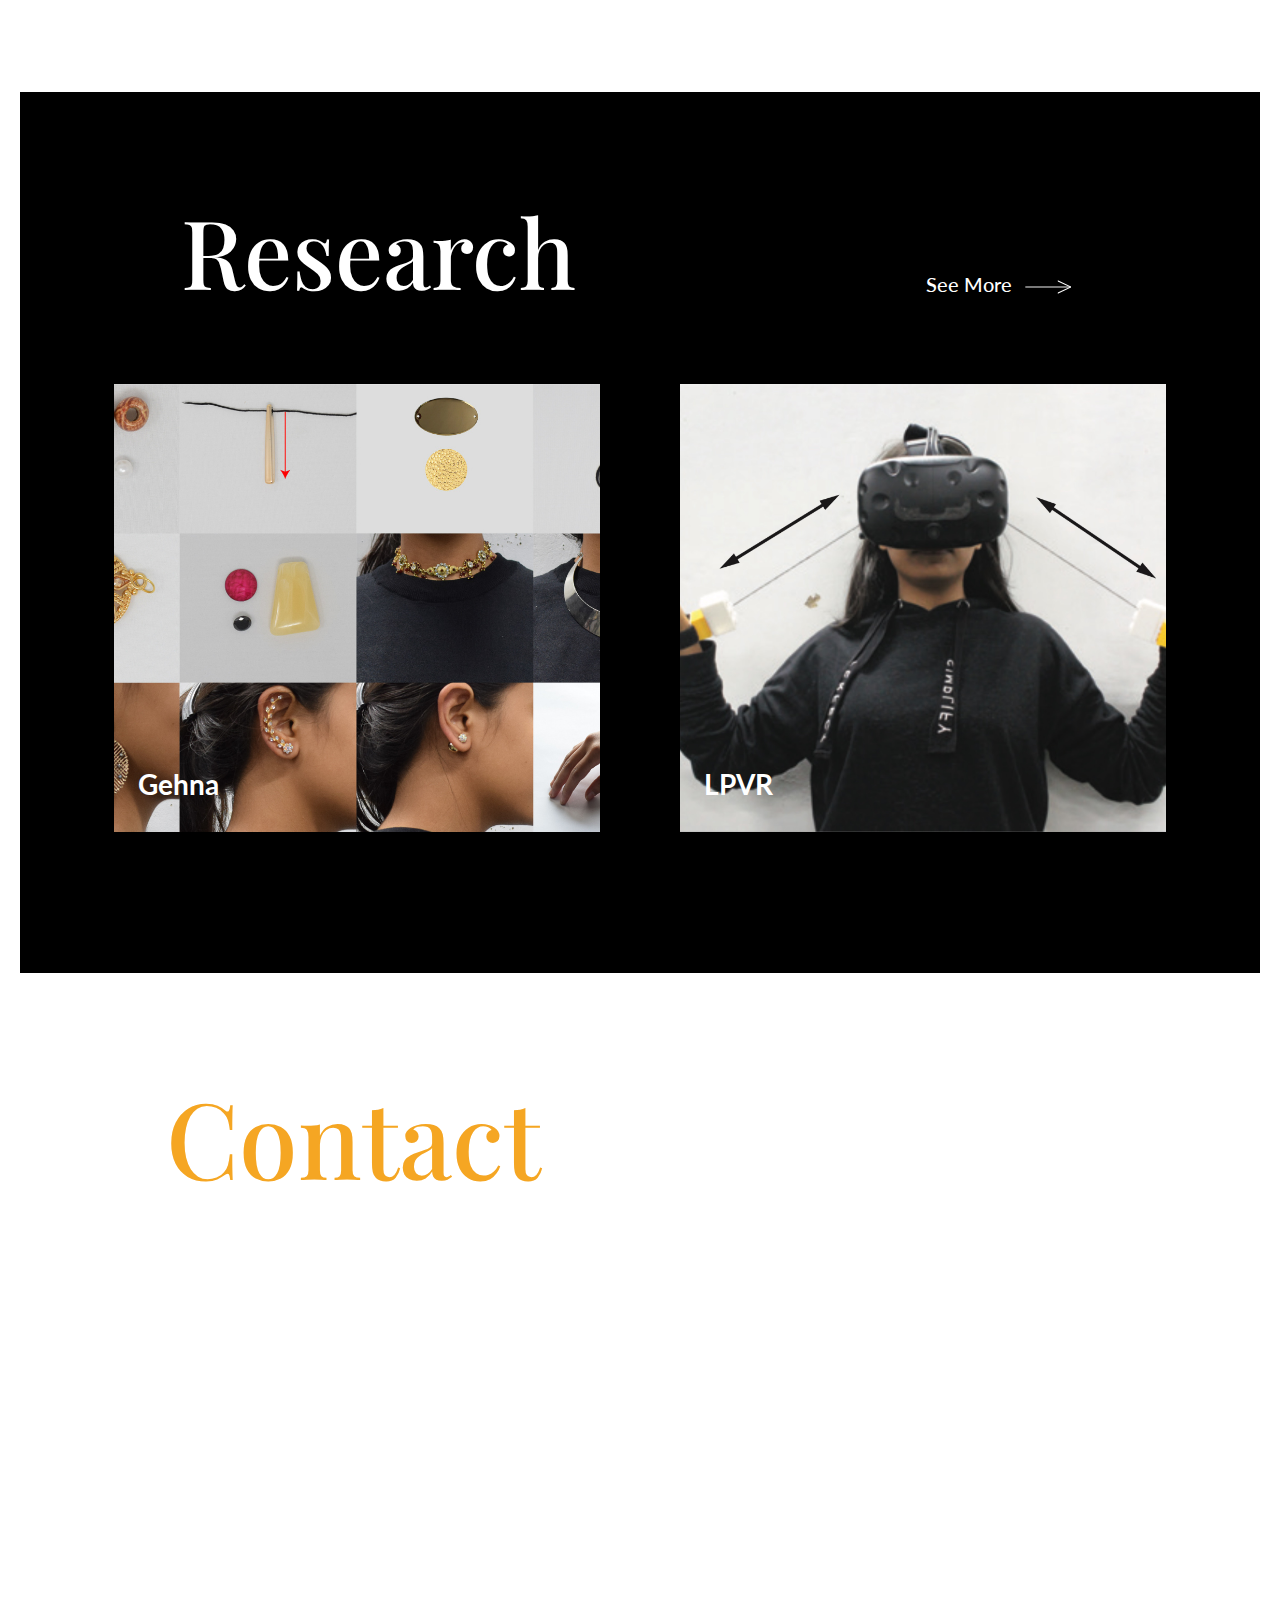
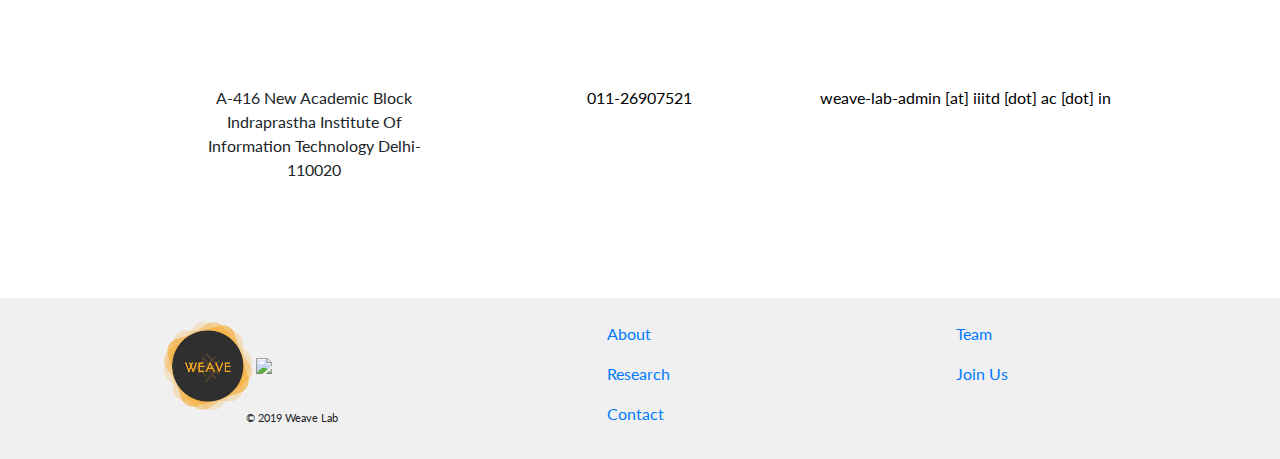
==== commit 1d61fc96: "Deployable website with all content" ====
--- a/docs/index.html
+++ b/docs/index.html
@@ -132,15 +132,14 @@
                         <img src="../static/gehna.jpg" alt="lego"/>
                     </a>
                     <!--<h4><em>Research Topic</em></h4>-->
-                    <h3>Gehna</h3>
+                    <h3 style="color: white; position: absolute;z-index:1;">Gehna</h3>
                 </div>
                 <div class="col-sm-6 col-lg-6 col-md-6 re_img">
-                    <a href="#">
-                        <img src="../static/img_1600_1024.jpg" alt="lego"/>
-
+                    <a href="./projects/lpvr.html">
+                        <img src="../static/lpvr.jpg" alt="lego"/>
                     </a>
-                    <h4><em>Research Topic</em></h4>
-                    <h3>Project topic</h3>
+                    <!--<h4><em>Research Topic</em></h4>-->
+                    <h3 style="color: white; position: absolute;z-index:1;">LPVR</h3>
                 </div>
             </div>
         </div>
